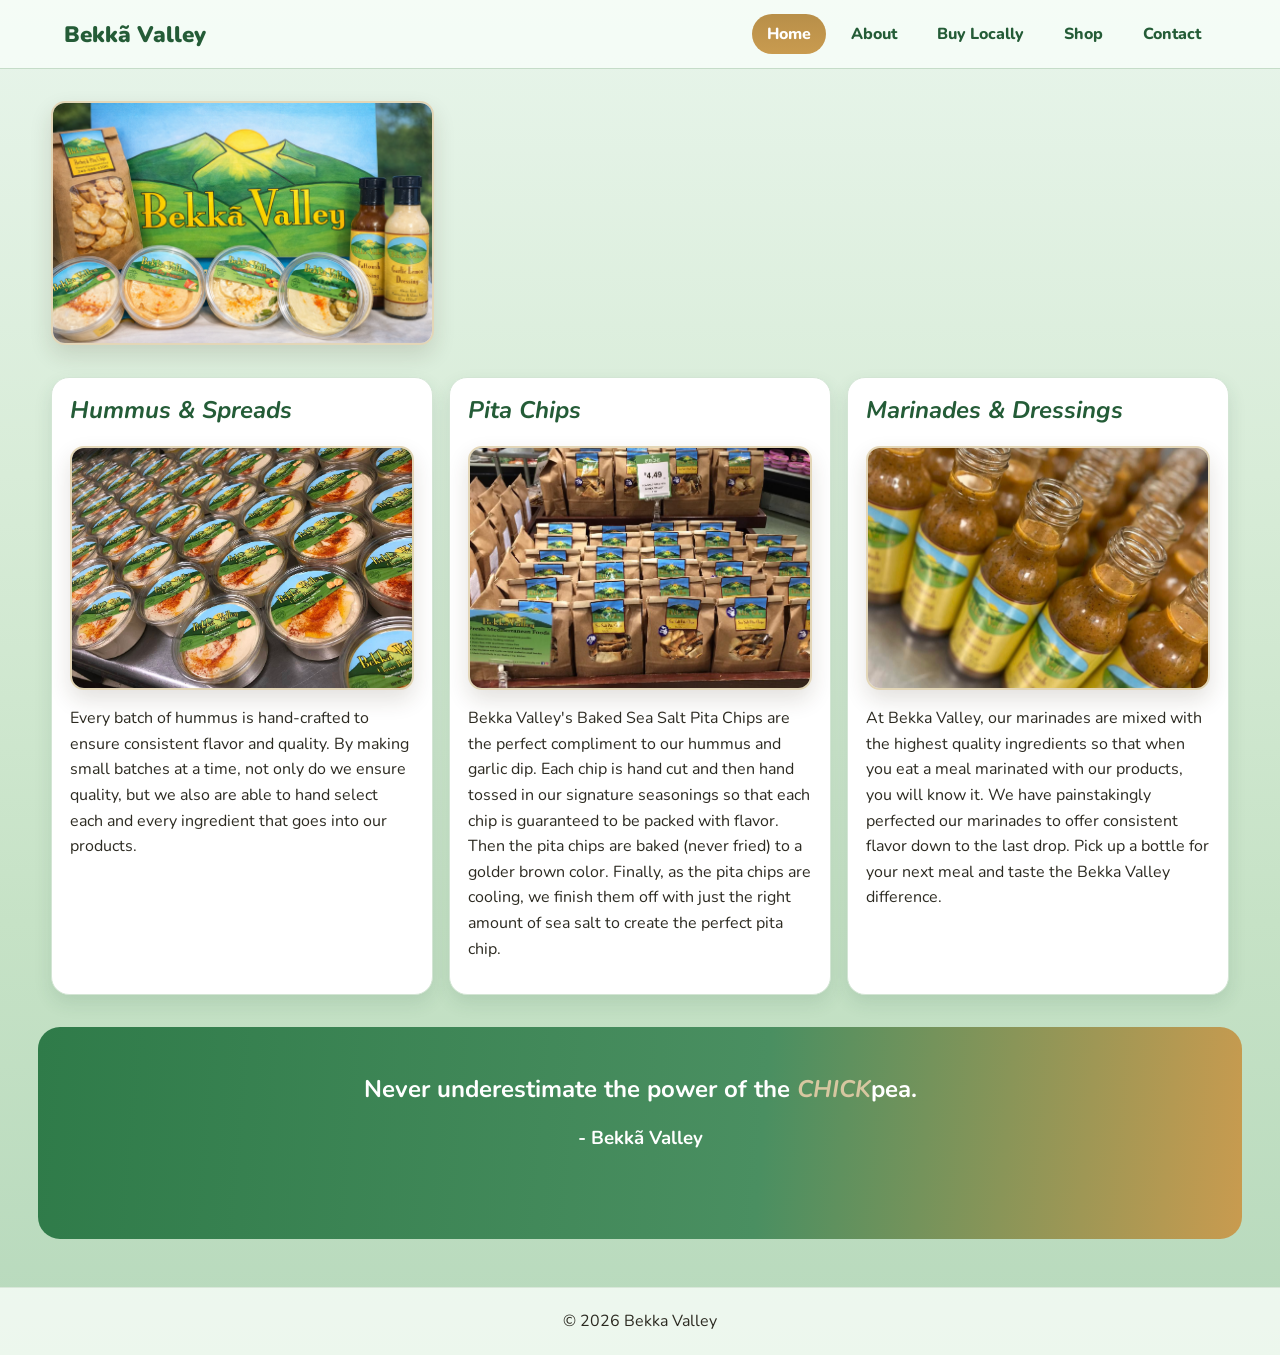
==== Website V13/bekkavalley-codex-review-website-at-bekka-valley/index.html @ 1206ac98 "Add files via upload" ====
<!doctype html>
<html lang="en">
  <head>
    <meta charset="UTF-8" />
    <meta name="viewport" content="width=device-width, initial-scale=1.0" />
    <title>Bekkã Valley | Home</title>
    <link rel="preconnect" href="https://fonts.googleapis.com" />
    <link rel="preconnect" href="https://fonts.gstatic.com" crossorigin />
    <link href="https://fonts.googleapis.com/css2?family=Nunito:wght@400;700;800;900&display=swap" rel="stylesheet" />
    <link rel="stylesheet" href="styles.css" />
  </head>
  <body>
    <header class="site-header">
      <a class="logo" href="index.html">Bekkã Valley</a>
      <button class="menu-toggle" aria-label="Toggle navigation">☰</button>
      <nav>
        <a href="index.html" class="active">Home</a>
        <a href="about.html">About</a>
        <a href="products.html">Buy Locally</a>
        <a href="shop.html">Shop</a>
        <a href="contact.html">Contact</a>
      </nav>
    </header>

    <main>
      <section class="block">
        <h2 class="block-title"></h2>
        <div class="gallery-grid">
          <figure class="gallery-item"><img src="Shop images\ChatGPT Image Mar 14, 2026, 09_44_53 PM.png" alt="Team members preparing food together" loading="lazy" />
          </figure>
        </section>

      <section class="block home-categories-section">
        <h2 class="block-title"></h2>
        <div class="grid three product-detail-grid">
          <article class="card product-detail-card">
            <h2><i>Hummus &amp; Spreads</i></h2>
            <figure class="gallery-item"><img src="Shop images\Ex_4.jpg" alt="People sharing snacks outdoors" loading="lazy" /></figure>
            <p>Every batch of hummus is hand-crafted to ensure consistent flavor and quality. By making small batches at a time, not only do we ensure quality, but we also are able to hand select each and every ingredient that goes into our products.</p>
          </article>
          <article class="card product-detail-card">
            <h2><i>Pita Chips</i></h2>
            <figure class="gallery-item"><img src="Shop images\IG_screenshot_3.png" alt="Family style dinner with dips" loading="lazy" /></figure>
            <p>Bekka Valley's Baked Sea Salt Pita Chips are the perfect compliment to our hummus and garlic dip. Each chip is hand cut and then hand tossed in our signature seasonings so that each chip is guaranteed to be packed with flavor. Then the pita chips are baked (never fried) to a golder brown color. Finally, as the pita chips are cooling, we finish them off with just the right amount of sea salt to create the perfect pita chip.</p>
          </article>
          <article class="card product-detail-card">
            <h2><i>Marinades &amp; Dressings</i></h2>
            <figure class="gallery-item"><img src="Shop images\0000_491575088_1249153670548327_1525358927775345856_n.jpg" alt="Colorful fresh vegetables for dipping" loading="lazy" /></figure>
            <p>At Bekka Valley, our marinades are mixed with the highest quality ingredients so that when you eat a meal marinated with our products, you will know it. We have painstakingly perfected our marinades to offer consistent flavor down to the last drop. Pick up a bottle for your next meal and taste the Bekka Valley difference.</p>
          </article>
        </div>
      </section>

      <section class="band">
        <h2>Never underestimate the power of the<i style="color: #d7c7a0"> CHICK</i>pea.</h2>
        <h3>- Bekkã Valley</h3>
        <br>
        <br>
      </section>
    </main>

    <footer class="site-footer">© <span id="year"></span> Bekka Valley</footer>
    <script src="app.js"></script>
  </body>
</html>
---- Website V13/bekkavalley-codex-review-website-at-bekka-valley/styles.css ----
:root {
  --ink: #2c2a21;
  --mustard: #c9bf4f;
  --mustard-dark: #a6a235;
  --green: #2f7b49;
  --green-dark: #245c37;
  --soft-mustard: #f3e3bf;
  --soft-green: #dff2e6;
  --white: #ffffff;
  --line: #d8e7d9;
  --shadow: 0 10px 24px rgba(34, 78, 53, 0.15);
}

* { box-sizing: border-box; }
html, body {
  margin: 0;
  padding: 0;
  font-family: "Nunito", system-ui, sans-serif;
  color: var(--ink);
  background: linear-gradient(180deg, #e8f5eb 0%, #d8ecd8 35%, #c6e2c6 68%, #b7d9bc 100%);
}

a { text-decoration: none; color: inherit; }

.site-header {
  position: sticky;
  top: 0;
  z-index: 20;
  display: flex;
  align-items: center;
  justify-content: space-between;
  padding: 0.9rem min(5vw, 4rem);
  background: rgba(246, 252, 247, 0.92);
  border-bottom: 1px solid #c5dcc8;
}
.logo {
  font-weight: 900;
  color: var(--green-dark);
  font-size: 1.4rem;
}
.menu-toggle {
  display: none;
  border: 0;
  width: 42px;
  height: 42px;
  border-radius: 10px;
  background: var(--soft-mustard);
  color: var(--green-dark);
  font-size: 1.3rem;
}
nav { display: flex; gap: 0.6rem; }
nav a {
  font-weight: 800;
  padding: 0.55rem 0.95rem;
  border-radius: 999px;
  color: var(--green-dark);
}
nav a:hover,
nav a.active {
  background: linear-gradient(180deg, #b88f49 0%, #c99b4f 100%);
  color: var(--white);
}

main { min-height: calc(100vh - 150px); }



.home-hero-replica {
  width: min(1240px, 94vw);
  margin: 2.2rem auto 0;
  border-radius: 28px;
  overflow: hidden;
  position: relative;
  background: #f3f8f4;
  padding: 0.7rem;
  box-shadow: 0 12px 30px rgba(29, 76, 48, 0.2);
}

.home-hero-photo {
  width: 100%;
  min-height: 500px;
  display: block;
  object-fit: cover;
}


.hero {
  width: min(1240px, 94vw);
  margin: 2.2rem auto;
  padding: clamp(1.5rem, 4vw, 2.8rem);
  border-radius: 30px;
  background: linear-gradient(140deg, #f4e6c4 0%, #fff9ec 46%, #d8efdf 100%);
  box-shadow: var(--shadow);
  display: grid;
  grid-template-columns: 1.2fr 0.9fr;
  gap: 1.2rem;
}

.eyebrow {
  margin: 0;
  text-transform: uppercase;
  letter-spacing: 1px;
  font-weight: 900;
  color: var(--green);
}
h1 {
  margin: 0.4rem 0 0.9rem;
  font-size: clamp(2rem, 5vw, 3.6rem);
  line-height: 1.08;
}
.lead {
  font-size: 1.1rem;
  line-height: 1.6;
  max-width: 64ch;
}
.actions {
  margin-top: 1.1rem;
  display: flex;
  gap: 0.8rem;
  flex-wrap: wrap;
}

.btn {
  border: 0;
  border-radius: 999px;
  padding: 0.85rem 1.2rem;
  font-weight: 900;
  cursor: pointer;
}
.btn-primary {
  background: var(--green);
  color: var(--white);
}
.btn-secondary {
  background: #fffdf7;
  border: 2px solid #d7c7a0;
  color: var(--green-dark);
}

.hero-card {
  background: #ffffff;
  border: 3px solid var(--mustard);
  border-radius: 22px;
  padding: 1rem;
}

section.block {
  width: min(1180px, 92vw);
  margin: 2rem auto;
}

.block-title {
  margin-bottom: 0.9rem;
  font-size: clamp(1.45rem, 2.8vw, 2.1rem);
  color: var(--green-dark);
}

.home-categories-section {
  margin-top: 2.4rem;
}

.grid { display: grid; gap: 1rem; }
.grid.three { grid-template-columns: repeat(3, minmax(0, 1fr)); }
.grid.two { grid-template-columns: repeat(2, minmax(0, 1fr)); }

.card {
  background: #ffffff;
  border-radius: 18px;
  padding: 1rem 1.1rem;
  border: 1px solid #d3e5d4;
  box-shadow: 0 8px 18px rgba(35, 79, 54, 0.12);
}
.card.emphasis {
  border-top: 8px solid var(--mustard);
}


.product-detail-grid {
  align-items: stretch;
}
.product-detail-card h2 {
  margin-top: 0;
  color: var(--green-dark);
}
.product-detail-card p {
  line-height: 1.6;
}

.band {
  width: min(1240px, 94vw);
  margin: 2rem auto;
  border-radius: 22px;
  padding: 1.6rem;
  color: var(--white);
  text-align: center;
  background: linear-gradient(95deg, #2f7b49 0%, #4a8f61 60%, #c99b4f 100%);
}

.shop-layout {
  display: grid;
  grid-template-columns: 1.25fr 0.75fr;
  gap: 1rem;
}


.shop-categories-wrap {
  display: grid;
  gap: 1.4rem;
}

.shop-category-section {
  display: grid;
  gap: 0.8rem;
}

.shop-category-title {
  margin: 0;
  color: var(--green-dark);
  font-size: clamp(1.4rem, 2.4vw, 2rem);
}

.shop-category-grid {
  gap: 1rem;
}

.shop-product-image {
  width: 100%;
  height: 170px;
  object-fit: cover;
  border-radius: 12px;
  border: 1px solid #d7e5d7;
  margin-bottom: 0.7rem;
}
.cart-panel {
  position: sticky;
  top: 88px;
  align-self: start;
}
.total { font-size: 1.1rem; }
.helper { color: #6c6656; font-size: 0.92rem; }


.buy-local-layout {
  display: grid;
  grid-template-columns: repeat(3, minmax(0, 1fr));
  gap: 1rem;
}

.retailer-container {
  border-top: 7px solid var(--mustard);
  background: #ffffff;
}

.retailer-container h3 {
  margin-top: 0;
  margin-bottom: 0.8rem;
  color: var(--green-dark);
  font-size: 1.4rem;
  font-family: Georgia, "Times New Roman", serif;
}

.location-links {
  display: flex;
  flex-wrap: wrap;
  gap: 0.5rem;
}

.location-links a {
  display: inline-block;
  padding: 0.45rem 0.65rem;
  border-radius: 999px;
  font-size: 0.9rem;
  font-weight: 800;
  background: #f8efdc;
  color: var(--green-dark);
  border: 1px solid #e5d1a4;
}

.location-links a:hover {
  background: var(--green);
  color: #fff;
  border-color: var(--green);
}
.location-links img {
  width: 100%;
  height: 100%;
  object-fit: cover; /* This is the key property */
}

.map-wrap {
  border-radius: 14px;
  overflow: hidden;
  border: 2px solid #d3e5d4;
  box-shadow: var(--shadow);
}

.map-wrap iframe {
  width: 100%;
  height: 420px;
  border: 0;
  display: block;
}


.buy-header h1 {
  font-size: clamp(1.5rem, 3vw, 2.2rem);
  line-height: 1.3;
}
.buy-local-grid {
  background: linear-gradient(180deg, #b88f49 0%, #c99b4f 100%);
  border-radius: 8px;
  padding: 1rem;
  display: grid;
  grid-template-columns: repeat(5, minmax(0, 1fr));
  gap: 0.8rem;
}
.retailer-card {
  min-height: 185px;
  border-radius: 10px;
  padding: 0.9rem 0.8rem;
  color: #fff;
  text-align: center;
  border: 1px solid rgba(255, 255, 255, 0.25);
  background:
    radial-gradient(circle at 20% 14%, #f8d12f 0 17px, transparent 18px),
    linear-gradient(rgba(0, 0, 0, 0.33), rgba(0, 0, 0, 0.4)),
    linear-gradient(150deg, #48654e, #3e4248 60%, #4f4738);
  display: grid;
  align-content: center;
}
.retailer-card h3 {
  margin: 0 0 0.5rem;
  font-size: 1.9rem;
  font-family: Georgia, "Times New Roman", serif;
  line-height: 1.05;
}
.retailer-card p {
  margin: 0;
  font-size: 1.08rem;
  line-height: 1.25;
}


.about-page {
  background:
    linear-gradient(180deg, #eaf5ec 0%, #d9ecd9 42%, #d0e7d2 74%, #c4e0c9 100%);
}

.about-hero {
  background: linear-gradient(140deg, #f3e2bb 0%, #fffaf0 48%, #d7eddd 100%);
  border-radius: 22px;
  padding: 1.4rem;
  border: 1px solid #eadfca;
  text-align: center;
}

.about-hero h1 {
  margin: 0;
  color: var(--green-dark);
}

.about-story-card {
  border-left: 8px solid var(--green);
  background: linear-gradient(160deg, #fff8ea 0%, #f6fff8 100%);
}

.gallery-grid {
  display: grid;
  grid-template-columns: repeat(3, minmax(0, 1fr));
  gap: 0.9rem;
}

.gallery-item {
  margin: 0;
  border-radius: 14px;
  overflow: hidden;
  border: 2px solid #e3d6b7;
  box-shadow: 0 10px 22px rgba(58, 45, 19, 0.14);
  background: #f4f9f1;
}

.gallery-item img {
  width: 100%;
  height: 240px;
  object-fit: cover;
  display: block;
}

.about-highlight-card {
  border-top: 8px solid var(--mustard);
}

.site-footer {
  margin-top: 3rem;
  text-align: center;
  padding: 1.4rem;
  border-top: 1px solid var(--line);
  background: rgba(250, 255, 251, 0.8);
}

@media (max-width: 1200px) {
  .buy-local-grid { grid-template-columns: repeat(4, minmax(0, 1fr)); }
}

@media (max-width: 980px) {
  .hero,
  .grid.three,
  .grid.two,
  .shop-layout,
  .buy-local-grid,
  .buy-local-layout,
  .gallery-grid {
    grid-template-columns: 1fr;
  }

  .home-hero-photo {
    min-height: 360px;
  }

  .home-categories-section {
    margin-top: 1.6rem;
  }

  .gallery-item img {
    height: 220px;
  }

  nav {
    display: none;
    position: absolute;
    left: 0;
    right: 0;
    top: 62px;
    flex-direction: column;
    background: rgba(250, 255, 251, 0.96);
    border-bottom: 1px solid #c5dcc8;
    padding: 0.8rem 5vw;
  }
  nav.open { display: flex; }
  .menu-toggle { display: inline-block; }
  .cart-panel { position: static; }
}
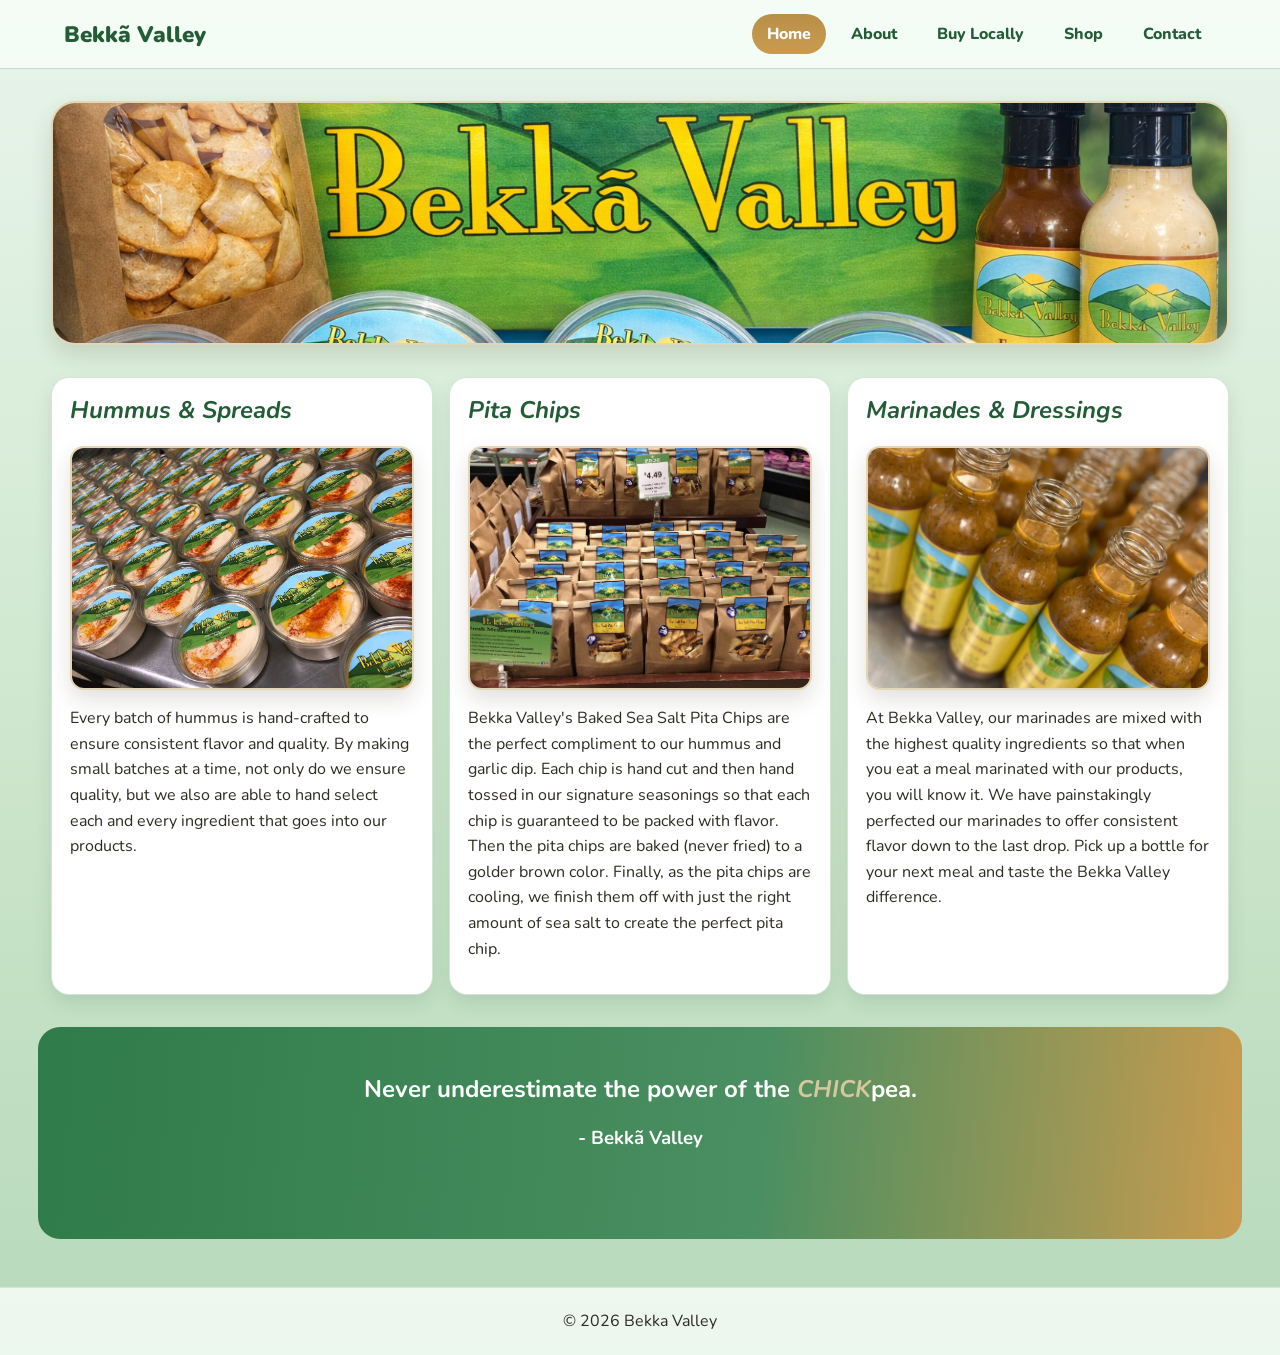
==== commit 4e5d4d85: "Make homepage top image scale better on desktop and mobile" ====
--- a/Website V13/bekkavalley-codex-review-website-at-bekka-valley/index.html
+++ b/Website V13/bekkavalley-codex-review-website-at-bekka-valley/index.html
@@ -23,10 +23,10 @@
     </header>
 
     <main>
-      <section class="block">
+      <section class="block homepage-hero-section">
         <h2 class="block-title"></h2>
-        <div class="gallery-grid">
-          <figure class="gallery-item"><img src="Shop images\ChatGPT Image Mar 14, 2026, 09_44_53 PM.png" alt="Team members preparing food together" loading="lazy" />
+        <div class="gallery-grid homepage-hero-grid">
+          <figure class="gallery-item homepage-hero-item"><img class="homepage-hero-image" src="Shop images\ChatGPT Image Mar 14, 2026, 09_44_53 PM.png" alt="Team members preparing food together" loading="eager" />
           </figure>
         </section>
 
--- a/Website V13/bekkavalley-codex-review-website-at-bekka-valley/styles.css
+++ b/Website V13/bekkavalley-codex-review-website-at-bekka-valley/styles.css
@@ -386,6 +386,29 @@
   display: block;
 }
 
+.homepage-hero-section {
+  margin-top: 1.4rem;
+}
+
+.homepage-hero-grid {
+  grid-template-columns: 1fr;
+}
+
+.homepage-hero-item {
+  border-radius: 24px;
+  border: 2px solid #e3d6b7;
+  background: #f4f9f1;
+}
+
+.homepage-hero-image {
+  width: 100%;
+  height: clamp(280px, 50vw, 620px);
+  display: block;
+  object-fit: cover;
+  object-position: center;
+}
+
+
 .about-highlight-card {
   border-top: 8px solid var(--mustard);
 }
@@ -423,6 +446,10 @@
 
   .gallery-item img {
     height: 220px;
+  }
+
+  .homepage-hero-image {
+    height: clamp(220px, 56vw, 420px);
   }
 
   nav {
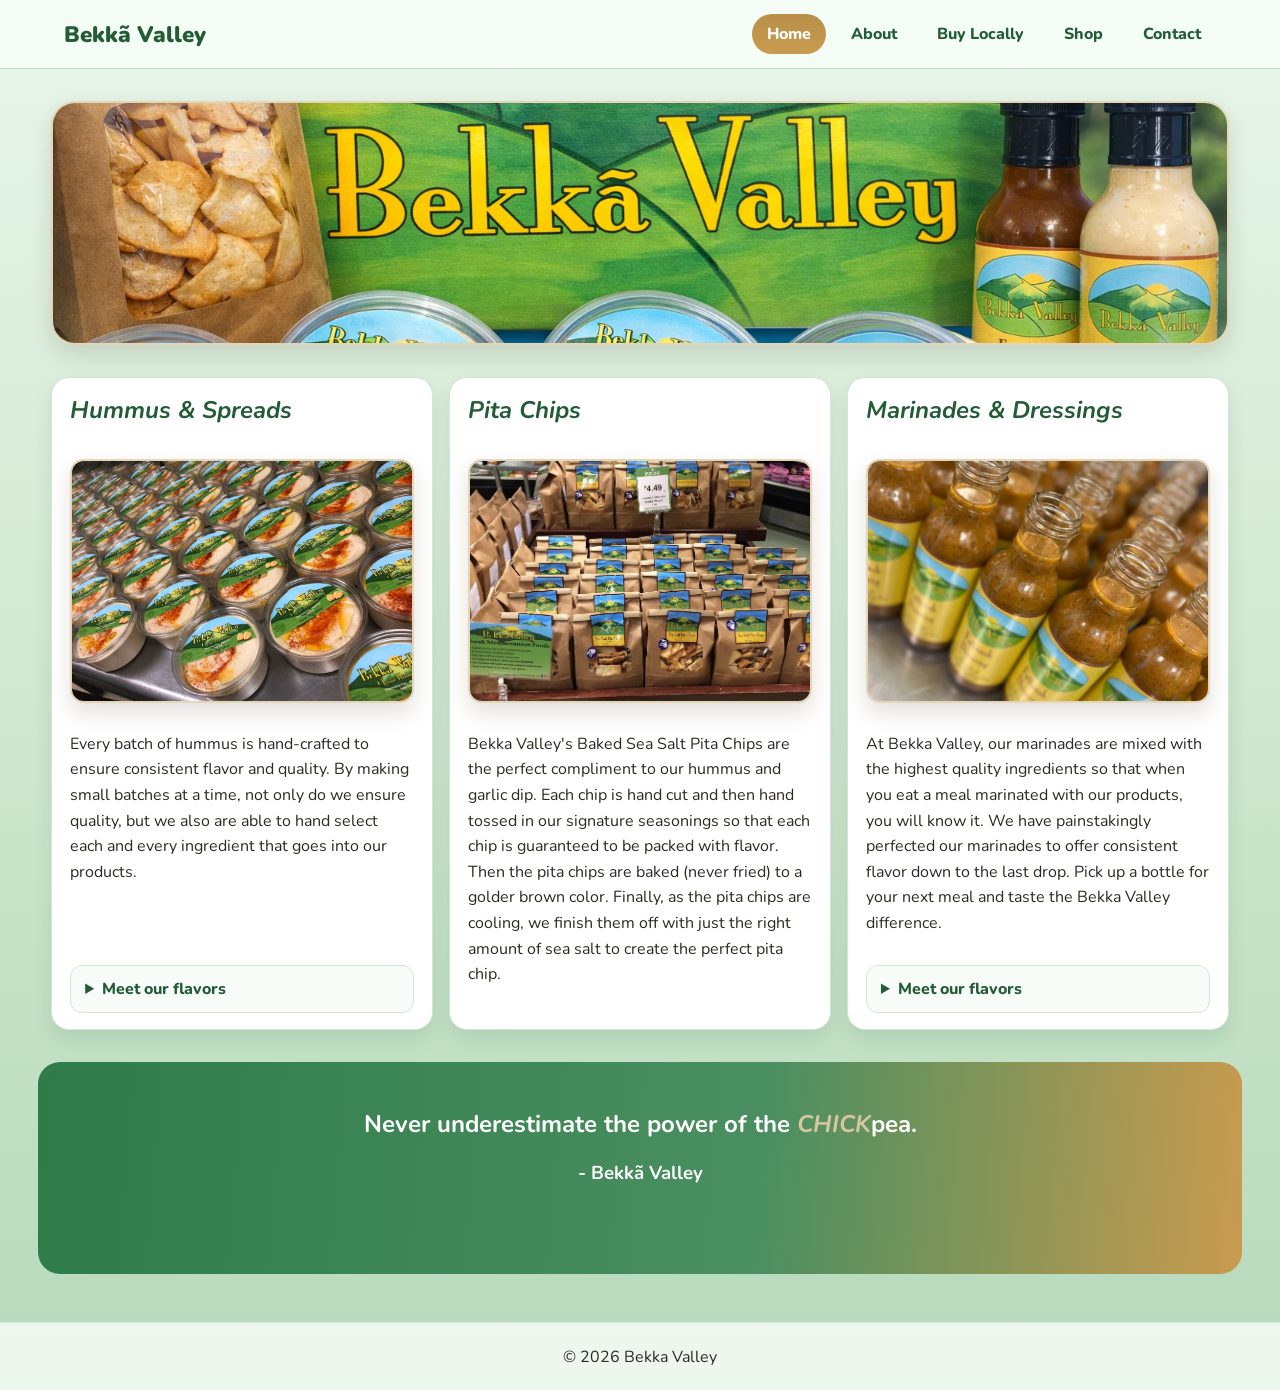
==== commit aaa178b6: "Add expandable flavor menus to homepage product cards" ====
--- a/Website V13/bekkavalley-codex-review-website-at-bekka-valley/index.html
+++ b/Website V13/bekkavalley-codex-review-website-at-bekka-valley/index.html
@@ -37,6 +37,56 @@
             <h2><i>Hummus &amp; Spreads</i></h2>
             <figure class="gallery-item"><img src="Shop images\Ex_4.jpg" alt="People sharing snacks outdoors" loading="lazy" /></figure>
             <p>Every batch of hummus is hand-crafted to ensure consistent flavor and quality. By making small batches at a time, not only do we ensure quality, but we also are able to hand select each and every ingredient that goes into our products.</p>
+            <details class="flavor-dropdown">
+              <summary>Meet our flavors</summary>
+              <div class="flavor-list">
+                <details class="flavor-item">
+                  <summary>
+                    <img src="Shop images/IMG_8278.jpeg" alt="Classic Hummus product" loading="lazy" />
+                    <span>Classic Hummus</span>
+                  </summary>
+                  <p><strong>Description:</strong> Bekka Valley offers a traditional Classic Hummus that is anything but traditional. We use nothing but high end ingredients that are chosen, not only for their constant freshness and dependability, but also for maximum flavor. Our hummus recipe has been carefully refined to offer an elegant flavor and smooth creamy texture that only a classy hummus can offer.</p>
+                  <p><strong>Size:</strong> 12 oz. Tub</p>
+                  <p><strong>Ingredients:</strong> Chick Peas, Water, Ground Sesame Seed, Lemon Juice, Canola Oil, Garlic, Salt, Extra Virgin Olive Oil, Paprika.</p>
+                </details>
+                <details class="flavor-item">
+                  <summary>
+                    <img src="Shop images/IMG_8278.jpeg" alt="Roasted Garlic Hummus product" loading="lazy" />
+                    <span>Roasted Garlic Hummus</span>
+                  </summary>
+                  <p><strong>Description:</strong> Rich roasted garlic blended into creamy chickpeas for a savory, smooth hummus that pairs perfectly with vegetables, pita chips, and sandwiches.</p>
+                  <p><strong>Size:</strong> 12 oz. Tub</p>
+                  <p><strong>Ingredients:</strong> Chick Peas, Water, Ground Sesame Seed, Lemon Juice, Canola Oil, Roasted Garlic, Salt, Extra Virgin Olive Oil, Paprika.</p>
+                </details>
+                <details class="flavor-item">
+                  <summary>
+                    <img src="Shop images/IMG_8278.jpeg" alt="Roasted Red Pepper Hummus product" loading="lazy" />
+                    <span>Roasted Red Pepper Hummus</span>
+                  </summary>
+                  <p><strong>Description:</strong> Sweet roasted red peppers bring bright flavor and color to our signature creamy hummus for a smooth, balanced finish.</p>
+                  <p><strong>Size:</strong> 12 oz. Tub</p>
+                  <p><strong>Ingredients:</strong> Chick Peas, Water, Ground Sesame Seed, Lemon Juice, Canola Oil, Roasted Red Pepper, Garlic, Salt, Extra Virgin Olive Oil.</p>
+                </details>
+                <details class="flavor-item">
+                  <summary>
+                    <img src="Shop images/IMG_8278.jpeg" alt="Spicy Jalapeño Hummus product" loading="lazy" />
+                    <span>Spicy Jalapeño Hummus</span>
+                  </summary>
+                  <p><strong>Description:</strong> A creamy hummus with a lively jalapeño kick made for heat lovers who still want smooth texture and clean ingredients.</p>
+                  <p><strong>Size:</strong> 12 oz. Tub</p>
+                  <p><strong>Ingredients:</strong> Chick Peas, Water, Ground Sesame Seed, Lemon Juice, Canola Oil, Jalapeño Pepper, Garlic, Salt, Extra Virgin Olive Oil.</p>
+                </details>
+                <details class="flavor-item">
+                  <summary>
+                    <img src="Shop images/IMG_8278.jpeg" alt="Mediterranean Herb Hummus product" loading="lazy" />
+                    <span>Mediterranean Herb Hummus</span>
+                  </summary>
+                  <p><strong>Description:</strong> Fragrant herbs and traditional Mediterranean notes folded into our signature hummus for a fresh and flavorful spread.</p>
+                  <p><strong>Size:</strong> 12 oz. Tub</p>
+                  <p><strong>Ingredients:</strong> Chick Peas, Water, Ground Sesame Seed, Lemon Juice, Canola Oil, Parsley, Dill, Garlic, Salt, Extra Virgin Olive Oil.</p>
+                </details>
+              </div>
+            </details>
           </article>
           <article class="card product-detail-card">
             <h2><i>Pita Chips</i></h2>
@@ -47,6 +97,47 @@
             <h2><i>Marinades &amp; Dressings</i></h2>
             <figure class="gallery-item"><img src="Shop images\0000_491575088_1249153670548327_1525358927775345856_n.jpg" alt="Colorful fresh vegetables for dipping" loading="lazy" /></figure>
             <p>At Bekka Valley, our marinades are mixed with the highest quality ingredients so that when you eat a meal marinated with our products, you will know it. We have painstakingly perfected our marinades to offer consistent flavor down to the last drop. Pick up a bottle for your next meal and taste the Bekka Valley difference.</p>
+            <details class="flavor-dropdown">
+              <summary>Meet our flavors</summary>
+              <div class="flavor-list">
+                <details class="flavor-item">
+                  <summary>
+                    <img src="Shop images/IMG_8278.jpeg" alt="Garlic Lemon Dressing product" loading="lazy" />
+                    <span>Garlic Lemon Dressing</span>
+                  </summary>
+                  <p><strong>Description:</strong> Bright lemon and mellow garlic blended into a smooth dressing that works as a marinade, finishing sauce, or salad staple.</p>
+                  <p><strong>Size:</strong> 12 oz. Bottle</p>
+                  <p><strong>Ingredients:</strong> Water, Lemon Juice, Canola Oil, Garlic, Vinegar, Salt, Black Pepper, Parsley.</p>
+                </details>
+                <details class="flavor-item">
+                  <summary>
+                    <img src="Shop images/IMG_8278.jpeg" alt="Fattoush Dressing product" loading="lazy" />
+                    <span>Fattoush Dressing</span>
+                  </summary>
+                  <p><strong>Description:</strong> A tangy, herb-forward dressing inspired by classic fattoush flavors for crisp salads and grilled vegetables.</p>
+                  <p><strong>Size:</strong> 12 oz. Bottle</p>
+                  <p><strong>Ingredients:</strong> Water, Lemon Juice, Canola Oil, Vinegar, Sumac, Garlic, Salt, Mint, Parsley.</p>
+                </details>
+                <details class="flavor-item">
+                  <summary>
+                    <img src="Shop images/IMG_8278.jpeg" alt="Zaatar Herb Marinade product" loading="lazy" />
+                    <span>Zaatar Herb Marinade</span>
+                  </summary>
+                  <p><strong>Description:</strong> Earthy zaatar herbs with citrus and garlic create a versatile marinade designed for chicken, vegetables, and fish.</p>
+                  <p><strong>Size:</strong> 12 oz. Bottle</p>
+                  <p><strong>Ingredients:</strong> Water, Canola Oil, Lemon Juice, Zaatar Blend, Garlic, Salt, Black Pepper, Vinegar.</p>
+                </details>
+                <details class="flavor-item">
+                  <summary>
+                    <img src="Shop images/IMG_8278.jpeg" alt="Creamy Tahini Dressing product" loading="lazy" />
+                    <span>Creamy Tahini Dressing</span>
+                  </summary>
+                  <p><strong>Description:</strong> Creamy sesame tahini dressing with balanced lemon and garlic notes for wraps, grain bowls, and roasted vegetables.</p>
+                  <p><strong>Size:</strong> 12 oz. Bottle</p>
+                  <p><strong>Ingredients:</strong> Water, Ground Sesame Seed, Lemon Juice, Canola Oil, Garlic, Salt, Cumin.</p>
+                </details>
+              </div>
+            </details>
           </article>
         </div>
       </section>
--- a/Website V13/bekkavalley-codex-review-website-at-bekka-valley/styles.css
+++ b/Website V13/bekkavalley-codex-review-website-at-bekka-valley/styles.css
@@ -182,8 +182,74 @@
   margin-top: 0;
   color: var(--green-dark);
 }
+.product-detail-card {
+  display: flex;
+  flex-direction: column;
+  gap: 0.8rem;
+}
 .product-detail-card p {
   line-height: 1.6;
+}
+
+.flavor-dropdown {
+  margin-top: auto;
+  border: 1px solid #d3e5d4;
+  border-radius: 12px;
+  background: #f7fcf8;
+}
+
+.flavor-dropdown > summary {
+  cursor: pointer;
+  padding: 0.75rem 0.9rem;
+  font-weight: 800;
+  color: var(--green-dark);
+}
+
+.flavor-dropdown[open] > summary {
+  border-bottom: 1px solid #d3e5d4;
+}
+
+.flavor-list {
+  display: grid;
+  gap: 0.6rem;
+  padding: 0.7rem;
+}
+
+.flavor-item {
+  border: 1px solid #d3e5d4;
+  border-radius: 10px;
+  background: #fff;
+}
+
+.flavor-item > summary {
+  list-style: none;
+  cursor: pointer;
+  display: grid;
+  grid-template-columns: 64px 1fr;
+  gap: 0.75rem;
+  align-items: center;
+  padding: 0.55rem;
+  font-weight: 700;
+  color: var(--green-dark);
+}
+
+.flavor-item > summary::-webkit-details-marker {
+  display: none;
+}
+
+.flavor-item img {
+  width: 64px;
+  height: 64px;
+  border-radius: 8px;
+  object-fit: cover;
+  border: 1px solid #d3e5d4;
+}
+
+.flavor-item p {
+  margin: 0;
+  padding: 0 0.75rem 0.65rem;
+  font-size: 0.95rem;
+  line-height: 1.45;
 }
 
 .band {
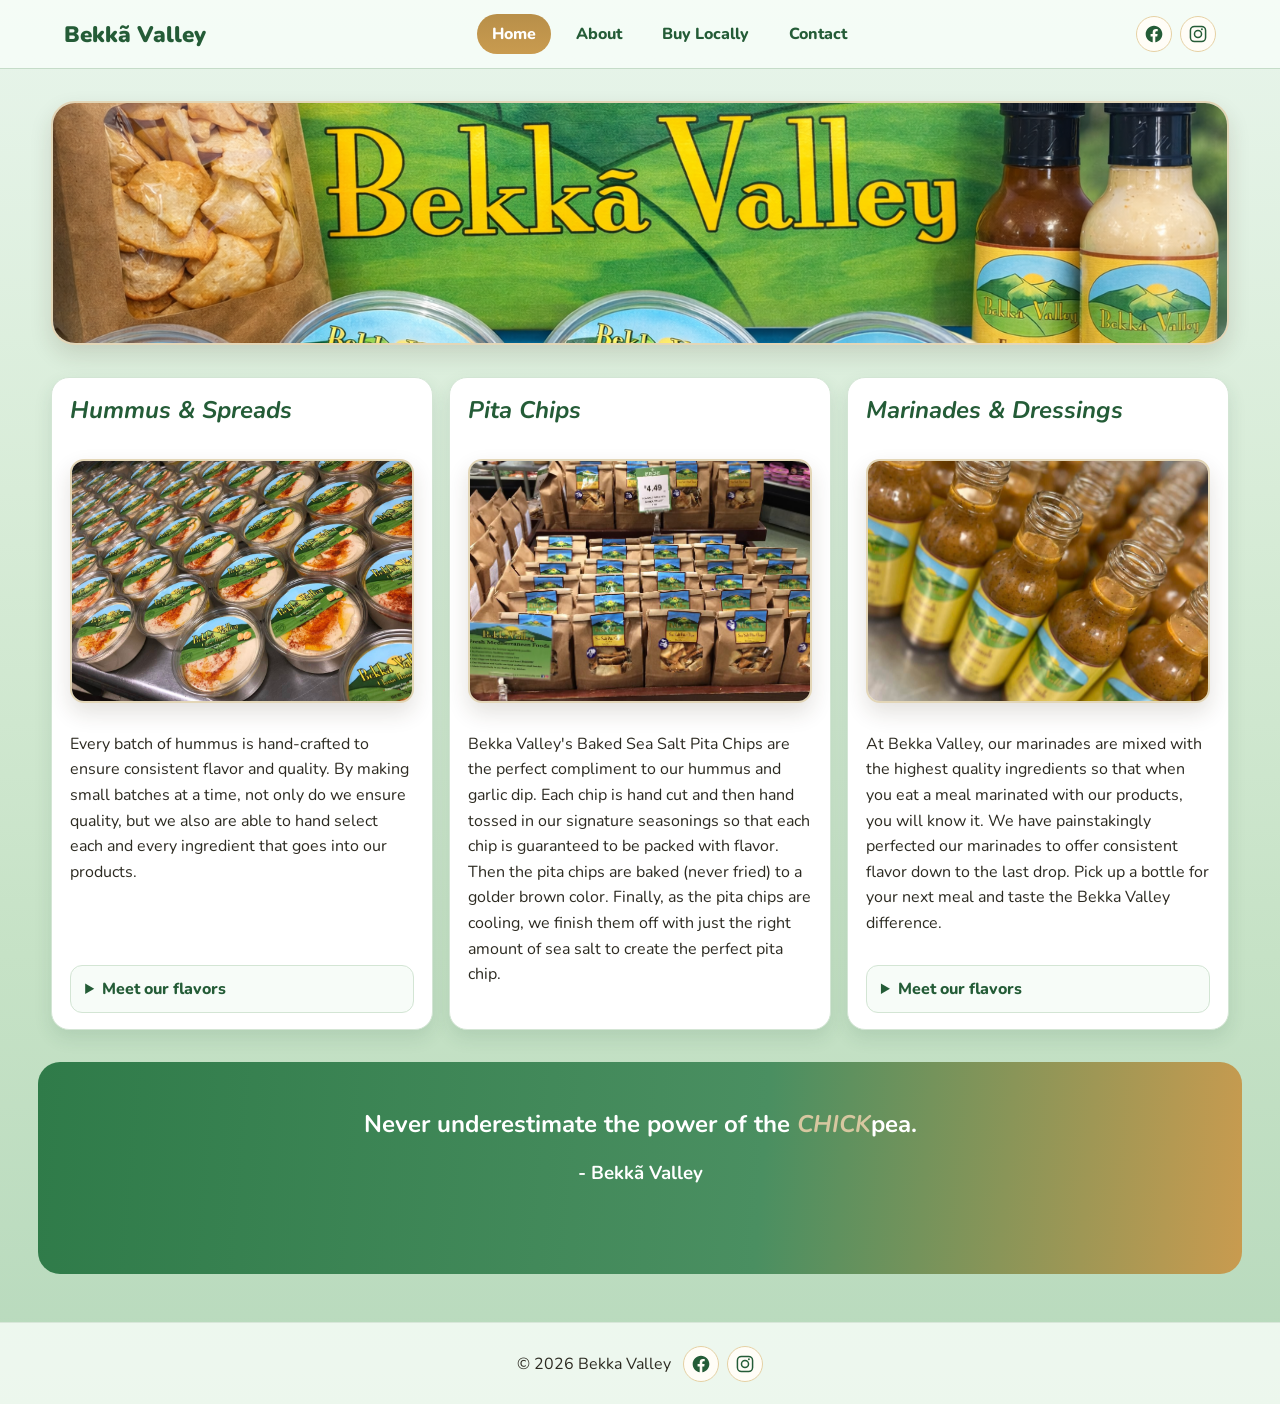
==== commit 2b9c1641: "Hide shop nav and add sitewide social media links" ====
--- a/Website V13/bekkavalley-codex-review-website-at-bekka-valley/index.html
+++ b/Website V13/bekkavalley-codex-review-website-at-bekka-valley/index.html
@@ -17,9 +17,16 @@
         <a href="index.html" class="active">Home</a>
         <a href="about.html">About</a>
         <a href="products.html">Buy Locally</a>
-        <a href="shop.html">Shop</a>
         <a href="contact.html">Contact</a>
       </nav>
+      <div class="social-links header-social" aria-label="Social media links">
+        <a class="social-link" href="https://www.facebook.com/bekkavalley" target="_blank" rel="noopener noreferrer" aria-label="Follow Bekka Valley on Facebook">
+          <svg viewBox="0 0 24 24" aria-hidden="true"><path d="M22 12.073C22 6.503 17.523 2 12 2S2 6.503 2 12.073c0 5.032 3.657 9.203 8.438 9.94v-7.03H7.898v-2.91h2.54V9.845c0-2.517 1.492-3.91 3.777-3.91 1.094 0 2.238.196 2.238.196v2.47h-1.26c-1.243 0-1.63.775-1.63 1.57v1.903h2.773l-.443 2.91h-2.33V22c4.78-.737 8.437-4.908 8.437-9.927z"/></svg>
+        </a>
+        <a class="social-link" href="https://www.instagram.com/bekkavalley/" target="_blank" rel="noopener noreferrer" aria-label="Follow Bekka Valley on Instagram">
+          <svg viewBox="0 0 24 24" aria-hidden="true"><path d="M7.75 2h8.5A5.75 5.75 0 0 1 22 7.75v8.5A5.75 5.75 0 0 1 16.25 22h-8.5A5.75 5.75 0 0 1 2 16.25v-8.5A5.75 5.75 0 0 1 7.75 2zm0 1.8A3.95 3.95 0 0 0 3.8 7.75v8.5a3.95 3.95 0 0 0 3.95 3.95h8.5a3.95 3.95 0 0 0 3.95-3.95v-8.5a3.95 3.95 0 0 0-3.95-3.95h-8.5zm8.95 1.35a1.1 1.1 0 1 1 0 2.2 1.1 1.1 0 0 1 0-2.2zM12 6.86A5.14 5.14 0 1 1 6.86 12 5.15 5.15 0 0 1 12 6.86zm0 1.8A3.34 3.34 0 1 0 15.34 12 3.34 3.34 0 0 0 12 8.66z"/></svg>
+        </a>
+      </div>
     </header>
 
     <main>
@@ -150,7 +157,17 @@
       </section>
     </main>
 
-    <footer class="site-footer">© <span id="year"></span> Bekka Valley</footer>
+    <footer class="site-footer">
+      <p>© <span id="year"></span> Bekka Valley</p>
+      <div class="social-links footer-social" aria-label="Social media links">
+        <a class="social-link" href="https://www.facebook.com/bekkavalley" target="_blank" rel="noopener noreferrer" aria-label="Follow Bekka Valley on Facebook">
+          <svg viewBox="0 0 24 24" aria-hidden="true"><path d="M22 12.073C22 6.503 17.523 2 12 2S2 6.503 2 12.073c0 5.032 3.657 9.203 8.438 9.94v-7.03H7.898v-2.91h2.54V9.845c0-2.517 1.492-3.91 3.777-3.91 1.094 0 2.238.196 2.238.196v2.47h-1.26c-1.243 0-1.63.775-1.63 1.57v1.903h2.773l-.443 2.91h-2.33V22c4.78-.737 8.437-4.908 8.437-9.927z"/></svg>
+        </a>
+        <a class="social-link" href="https://www.instagram.com/bekkavalley/" target="_blank" rel="noopener noreferrer" aria-label="Follow Bekka Valley on Instagram">
+          <svg viewBox="0 0 24 24" aria-hidden="true"><path d="M7.75 2h8.5A5.75 5.75 0 0 1 22 7.75v8.5A5.75 5.75 0 0 1 16.25 22h-8.5A5.75 5.75 0 0 1 2 16.25v-8.5A5.75 5.75 0 0 1 7.75 2zm0 1.8A3.95 3.95 0 0 0 3.8 7.75v8.5a3.95 3.95 0 0 0 3.95 3.95h8.5a3.95 3.95 0 0 0 3.95-3.95v-8.5a3.95 3.95 0 0 0-3.95-3.95h-8.5zm8.95 1.35a1.1 1.1 0 1 1 0 2.2 1.1 1.1 0 0 1 0-2.2zM12 6.86A5.14 5.14 0 1 1 6.86 12 5.15 5.15 0 0 1 12 6.86zm0 1.8A3.34 3.34 0 1 0 15.34 12 3.34 3.34 0 0 0 12 8.66z"/></svg>
+        </a>
+      </div>
+    </footer>
     <script src="app.js"></script>
   </body>
 </html>
--- a/Website V13/bekkavalley-codex-review-website-at-bekka-valley/styles.css
+++ b/Website V13/bekkavalley-codex-review-website-at-bekka-valley/styles.css
@@ -28,6 +28,7 @@
   z-index: 20;
   display: flex;
   align-items: center;
+  gap: 0.7rem;
   justify-content: space-between;
   padding: 0.9rem min(5vw, 4rem);
   background: rgba(246, 252, 247, 0.92);
@@ -59,6 +60,55 @@
 nav a.active {
   background: linear-gradient(180deg, #b88f49 0%, #c99b4f 100%);
   color: var(--white);
+}
+
+.social-links {
+  display: flex;
+  align-items: center;
+  gap: 0.5rem;
+}
+
+.header-social {
+  margin-left: 0.2rem;
+}
+
+.social-link {
+  width: 36px;
+  height: 36px;
+  border-radius: 999px;
+  display: inline-flex;
+  align-items: center;
+  justify-content: center;
+  background: #fffdf7;
+  border: 1px solid #e5d1a4;
+  color: var(--green-dark);
+  transition: transform 0.15s ease, background 0.15s ease, color 0.15s ease;
+}
+
+.social-link:hover {
+  transform: translateY(-1px);
+  background: var(--green);
+  color: var(--white);
+}
+
+.social-link svg {
+  width: 20px;
+  height: 20px;
+  fill: currentColor;
+}
+
+.contact-social {
+  margin-top: 0.4rem;
+  flex-wrap: wrap;
+}
+
+.contact-social .social-link {
+  width: auto;
+  min-height: 40px;
+  border-radius: 999px;
+  padding: 0.4rem 0.8rem;
+  gap: 0.45rem;
+  font-weight: 700;
 }
 
 main { min-height: calc(100vh - 150px); }
@@ -481,10 +531,17 @@
 
 .site-footer {
   margin-top: 3rem;
-  text-align: center;
+  display: flex;
+  align-items: center;
+  justify-content: center;
+  gap: 0.8rem;
   padding: 1.4rem;
   border-top: 1px solid var(--line);
   background: rgba(250, 255, 251, 0.8);
+}
+
+.site-footer p {
+  margin: 0;
 }
 
 @media (max-width: 1200px) {
@@ -531,5 +588,14 @@
   }
   nav.open { display: flex; }
   .menu-toggle { display: inline-block; }
+  .site-header {
+    flex-wrap: wrap;
+  }
+  .header-social {
+    margin-left: auto;
+  }
+  .site-footer {
+    flex-direction: column;
+  }
   .cart-panel { position: static; }
 }
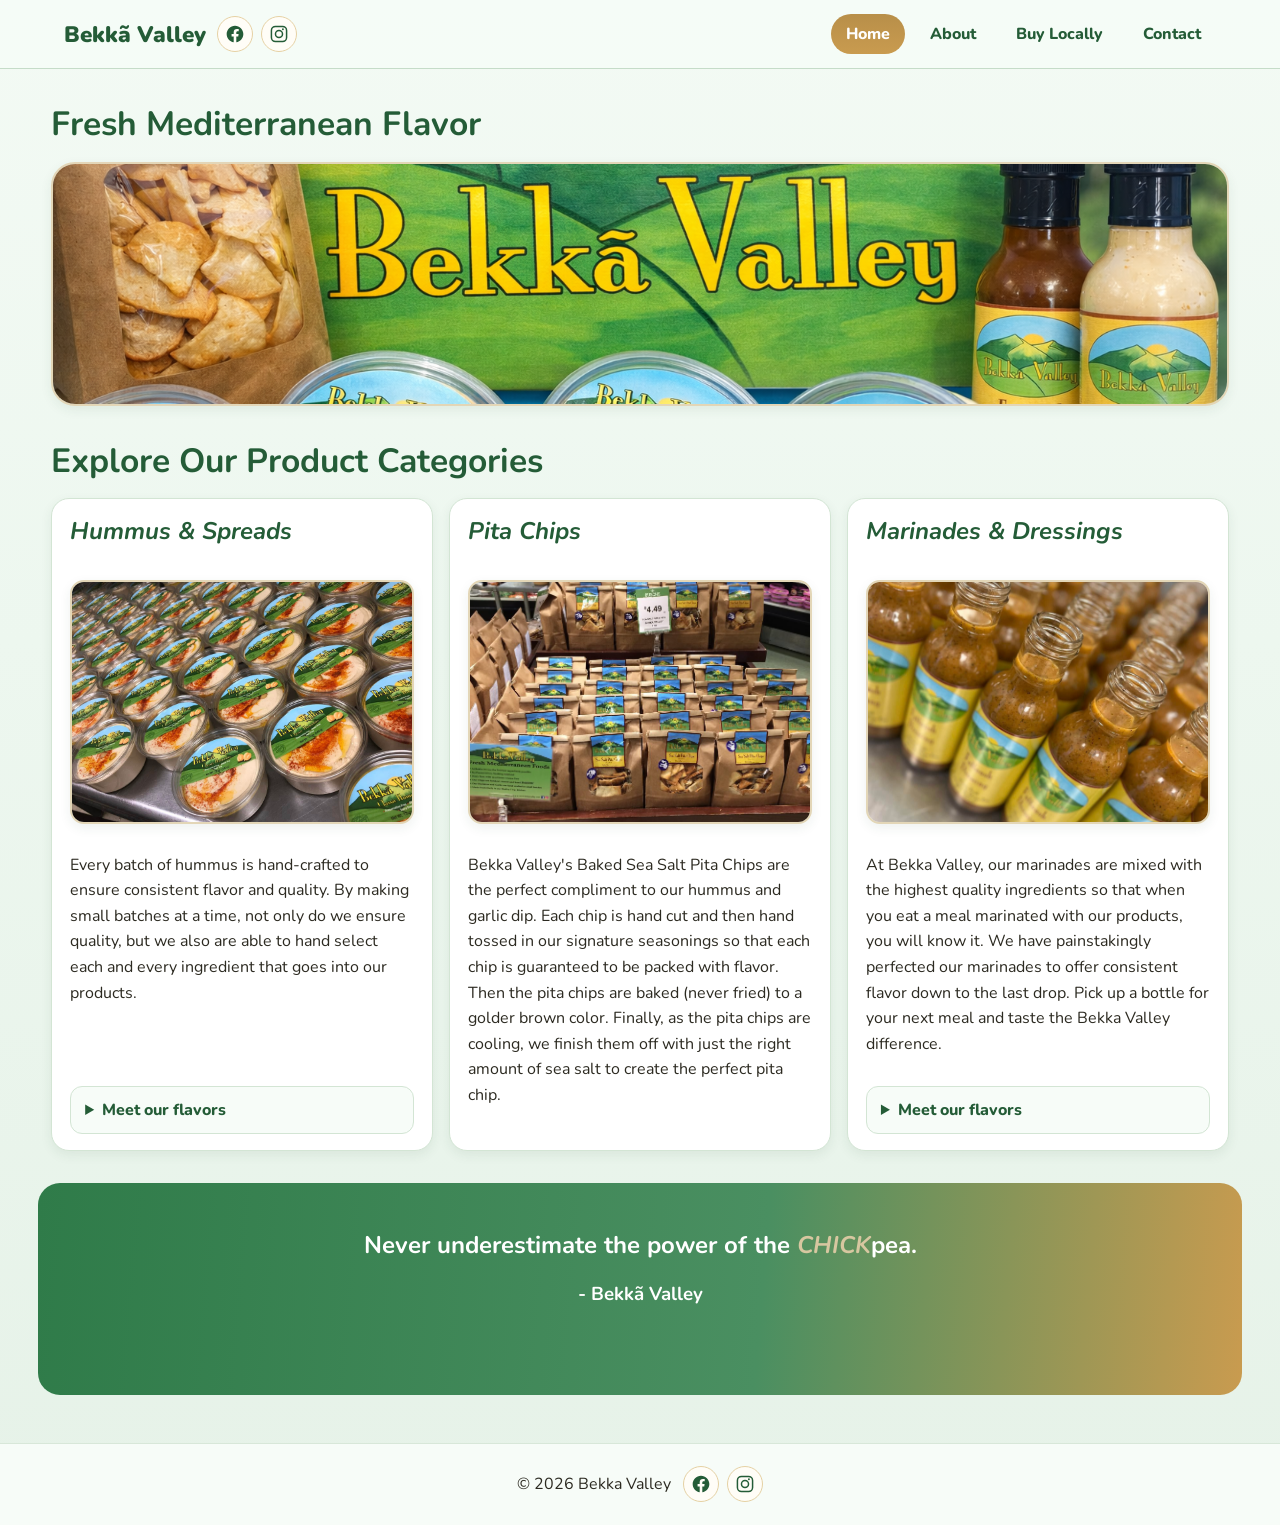
==== commit a8728dbe: "Apply subtle design pass for color, shadow, and hierarchy" ====
--- a/Website V13/bekkavalley-codex-review-website-at-bekka-valley/index.html
+++ b/Website V13/bekkavalley-codex-review-website-at-bekka-valley/index.html
@@ -31,14 +31,14 @@
 
     <main>
       <section class="block homepage-hero-section">
-        <h2 class="block-title"></h2>
+        <h2 class="block-title">Fresh Mediterranean Flavor</h2>
         <div class="gallery-grid homepage-hero-grid">
           <figure class="gallery-item homepage-hero-item"><img class="homepage-hero-image" src="Shop images\ChatGPT Image Mar 14, 2026, 09_44_53 PM.png" alt="Team members preparing food together" loading="eager" />
           </figure>
         </section>
 
       <section class="block home-categories-section">
-        <h2 class="block-title"></h2>
+        <h2 class="block-title">Explore Our Product Categories</h2>
         <div class="grid three product-detail-grid">
           <article class="card product-detail-card">
             <h2><i>Hummus &amp; Spreads</i></h2>
--- a/Website V13/bekkavalley-codex-review-website-at-bekka-valley/styles.css
+++ b/Website V13/bekkavalley-codex-review-website-at-bekka-valley/styles.css
@@ -8,7 +8,8 @@
   --soft-green: #dff2e6;
   --white: #ffffff;
   --line: #d8e7d9;
-  --shadow: 0 10px 24px rgba(34, 78, 53, 0.15);
+  --shadow-sm: 0 4px 12px rgba(34, 78, 53, 0.08);
+  --shadow-md: 0 10px 24px rgba(34, 78, 53, 0.14);
 }
 
 * { box-sizing: border-box; }
@@ -17,7 +18,7 @@
   padding: 0;
   font-family: "Nunito", system-ui, sans-serif;
   color: var(--ink);
-  background: linear-gradient(180deg, #e8f5eb 0%, #d8ecd8 35%, #c6e2c6 68%, #b7d9bc 100%);
+  background: linear-gradient(180deg, #f3faf4 0%, #edf7ef 42%, #e6f2e8 100%);
 }
 
 a { text-decoration: none; color: inherit; }
@@ -40,6 +41,7 @@
   font-size: 1.4rem;
 }
 .menu-toggle {
+  order: 4;
   display: none;
   border: 0;
   width: 42px;
@@ -49,7 +51,12 @@
   color: var(--green-dark);
   font-size: 1.3rem;
 }
-nav { display: flex; gap: 0.6rem; }
+nav {
+  order: 3;
+  display: flex;
+  gap: 0.6rem;
+  margin-left: auto;
+}
 nav a {
   font-weight: 800;
   padding: 0.55rem 0.95rem;
@@ -69,7 +76,7 @@
 }
 
 .header-social {
-  margin-left: 0.2rem;
+  order: 2;
 }
 
 .social-link {
@@ -140,7 +147,7 @@
   padding: clamp(1.5rem, 4vw, 2.8rem);
   border-radius: 30px;
   background: linear-gradient(140deg, #f4e6c4 0%, #fff9ec 46%, #d8efdf 100%);
-  box-shadow: var(--shadow);
+  box-shadow: var(--shadow-md);
   display: grid;
   grid-template-columns: 1.2fr 0.9fr;
   gap: 1.2rem;
@@ -218,7 +225,7 @@
   border-radius: 18px;
   padding: 1rem 1.1rem;
   border: 1px solid #d3e5d4;
-  box-shadow: 0 8px 18px rgba(35, 79, 54, 0.12);
+  box-shadow: var(--shadow-sm);
 }
 .card.emphasis {
   border-top: 8px solid var(--mustard);
@@ -407,7 +414,7 @@
   border-radius: 14px;
   overflow: hidden;
   border: 2px solid #d3e5d4;
-  box-shadow: var(--shadow);
+  box-shadow: var(--shadow-md);
 }
 
 .map-wrap iframe {
@@ -491,7 +498,7 @@
   border-radius: 14px;
   overflow: hidden;
   border: 2px solid #e3d6b7;
-  box-shadow: 0 10px 22px rgba(58, 45, 19, 0.14);
+  box-shadow: var(--shadow-sm);
   background: #f4f9f1;
 }
 
@@ -537,7 +544,7 @@
   gap: 0.8rem;
   padding: 1.4rem;
   border-top: 1px solid var(--line);
-  background: rgba(250, 255, 251, 0.8);
+  background: rgba(248, 253, 249, 0.95);
 }
 
 .site-footer p {
@@ -589,10 +596,7 @@
   nav.open { display: flex; }
   .menu-toggle { display: inline-block; }
   .site-header {
-    flex-wrap: wrap;
-  }
-  .header-social {
-    margin-left: auto;
+    padding: 0.9rem min(5vw, 4rem);
   }
   .site-footer {
     flex-direction: column;
